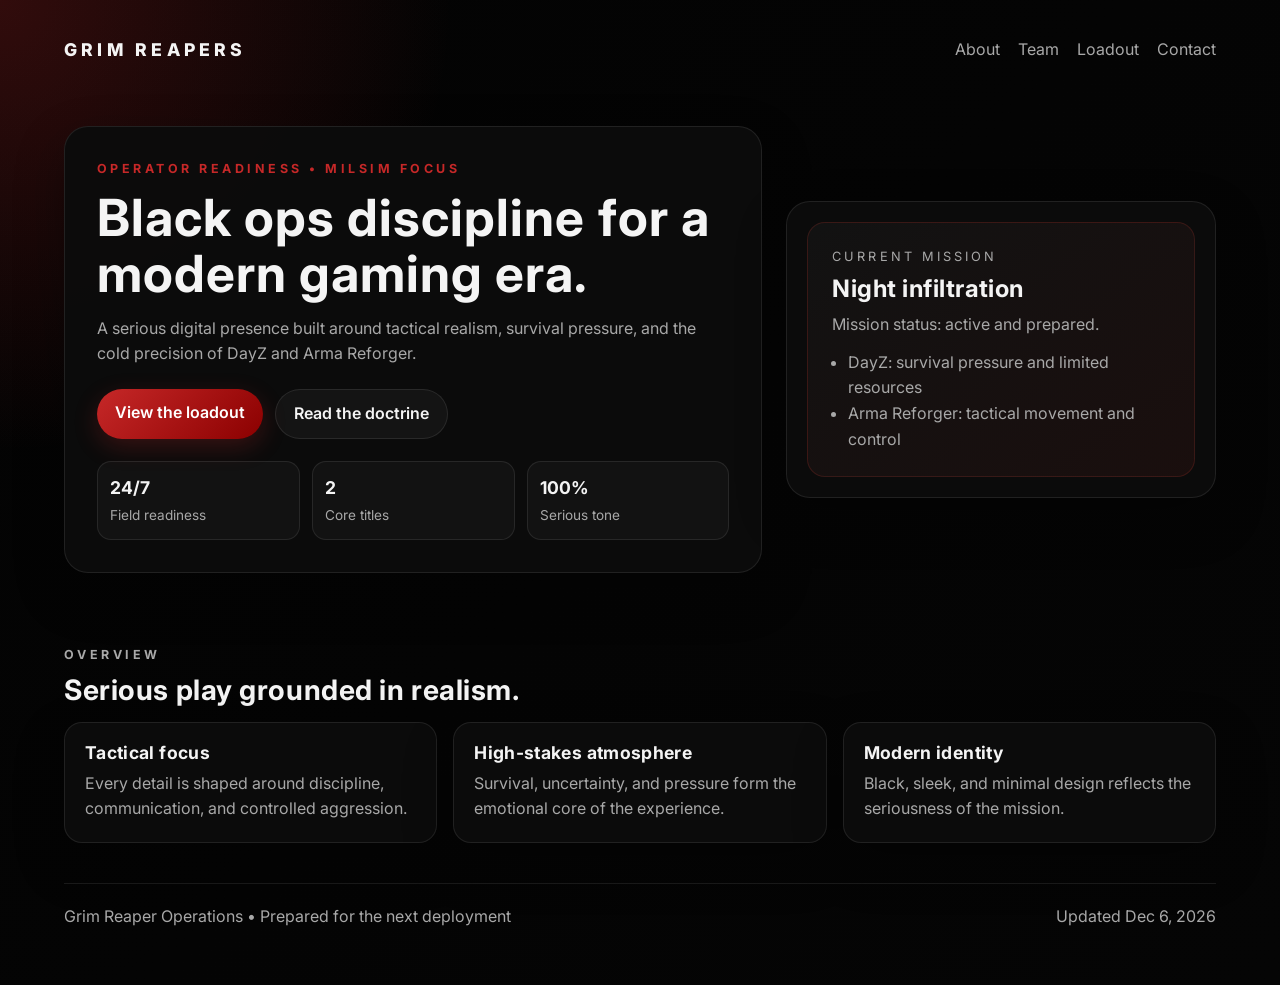
==== Dev1/index.html @ ad7f1a14 "Web push attenmpted hosting of web online" ====
<!DOCTYPE html>
<html lang="en">
  <head>
    <meta charset="UTF-8" />
    <meta name="viewport" content="width=device-width, initial-scale=1.0" />
    <title>Grim Reaper Org</title>
    <meta
      name="description"
      content="A dark, serious operator-themed website focused on milsim gaming and tactical realism."
    />
    <link rel="preconnect" href="https://fonts.googleapis.com" />
    <link rel="preconnect" href="https://fonts.gstatic.com" crossorigin />
    <link
      href="https://fonts.googleapis.com/css2?family=Inter:wght@400;500;600;700;800&display=swap"
      rel="stylesheet"
    />
    <link rel="stylesheet" href="style.css" />
  </head>
  <body>
    <div class="site-shell">
      <header class="topbar">
        <a class="brand" href="index.html">Grim Reapers</a>
        <nav class="nav">
          <a href="about.html">About</a>
          <a href="team.html">Team</a>
          <a href="loadout.html">Loadout</a>
          <a href="contact.html">Contact</a>
        </nav>
      </header>

      <main>
        <section class="hero">
          <div class="hero-copy">
            <p class="eyebrow">Operator readiness • Milsim focus</p>
            <h1>Black ops discipline for a modern gaming era.</h1>
            <p class="hero-text">
              A serious digital presence built around tactical realism, survival pressure,
              and the cold precision of DayZ and Arma Reforger.
            </p>

            <div class="hero-actions">
              <a class="btn primary" href="loadout.html">View the loadout</a>
              <a class="btn ghost" href="about.html">Read the doctrine</a>
            </div>

            <div class="hero-metrics">
              <div>
                <strong>24/7</strong>
                <span>Field readiness</span>
              </div>
              <div>
                <strong>2</strong>
                <span>Core titles</span>
              </div>
              <div>
                <strong>100%</strong>
                <span>Serious tone</span>
              </div>
            </div>
          </div>

          <div class="hero-panel">
            <div class="panel-card">
              <p class="panel-label">Current mission</p>
              <h2>Night infiltration</h2>
              <p id="mission-status">Mission status: active and prepared.</p>
              <ul>
                <li>DayZ: survival pressure and limited resources</li>
                <li>Arma Reforger: tactical movement and control</li>
              </ul>
            </div>
          </div>
        </section>

        <section class="section">
          <div class="section-heading">
            <p class="eyebrow">Overview</p>
            <h2>Serious play grounded in realism.</h2>
          </div>

          <div class="feature-grid">
            <article class="feature-card">
              <h3>Tactical focus</h3>
              <p>Every detail is shaped around discipline, communication, and controlled aggression.</p>
            </article>
            <article class="feature-card">
              <h3>High-stakes atmosphere</h3>
              <p>Survival, uncertainty, and pressure form the emotional core of the experience.</p>
            </article>
            <article class="feature-card">
              <h3>Modern identity</h3>
              <p>Black, sleek, and minimal design reflects the seriousness of the mission.</p>
            </article>
          </div>
        </section>
      </main>

      <footer class="footer" id="contact">
        <p>Grim Reaper Operations • Prepared for the next deployment</p>
        <p id="current-date"></p>
      </footer>
    </div>

    <script src="script.js"></script>
  </body>
</html>
---- Dev1/style.css ----
:root {
  --bg: #050505;
  --panel: rgba(12, 12, 12, 0.95);
  --panel-2: #121212;
  --text: #f4f4f4;
  --muted: #a8a8a8;
  --accent: #c62828;
  --accent-2: #8b0000;
  --accent-soft: rgba(198, 40, 40, 0.18);
  --border: rgba(255, 255, 255, 0.09);
}

* {
  box-sizing: border-box;
  margin: 0;
  padding: 0;
}

body {
  font-family: 'Inter', sans-serif;
  background:
    radial-gradient(circle at top left, rgba(198, 40, 40, 0.24), transparent 28%),
    linear-gradient(135deg, #030303 0%, var(--bg) 100%);
  color: var(--text);
  min-height: 100vh;
  line-height: 1.6;
}

body::before {
  content: '';
  position: fixed;
  inset: 0;
  background-image: linear-gradient(rgba(255, 255, 255, 0.012) 1px, transparent 1px),
    linear-gradient(90deg, rgba(255, 255, 255, 0.012) 1px, transparent 1px);
  background-size: 28px 28px;
  pointer-events: none;
  opacity: 0.45;
}

.site-shell {
  position: relative;
  z-index: 1;
  max-width: 1200px;
  margin: 0 auto;
  padding: 24px 24px 48px;
}

.topbar {
  display: flex;
  justify-content: space-between;
  align-items: center;
  padding: 12px 0 28px;
}

.brand {
  font-size: 1.1rem;
  font-weight: 800;
  letter-spacing: 0.24em;
  text-transform: uppercase;
  color: var(--text);
  text-decoration: none;
}

.nav {
  display: flex;
  gap: 18px;
}

.nav a {
  color: var(--muted);
  text-decoration: none;
  transition: color 0.2s ease;
}

.nav a:hover {
  color: var(--text);
}

.hero {
  display: grid;
  grid-template-columns: 1.3fr 0.8fr;
  gap: 24px;
  align-items: center;
  padding: 34px 0 44px;
}

.hero-copy,
.hero-panel,
.feature-card,
.game-card,
.member-card,
.role-card,
.rank-block {
  background: var(--panel);
  border: 1px solid var(--border);
  box-shadow: 0 20px 50px rgba(0, 0, 0, 0.32);
}

.hero-copy {
  padding: 32px;
  border-radius: 24px;
}

.eyebrow {
  color: var(--accent);
  text-transform: uppercase;
  letter-spacing: 0.28em;
  font-size: 0.78rem;
  font-weight: 700;
  margin-bottom: 10px;
}

h1,
h2,
h3 {
  line-height: 1.1;
  letter-spacing: 0.02em;
}

h1 {
  font-size: clamp(2rem, 4vw, 3.4rem);
  margin-bottom: 14px;
}

.hero-text,
.section-heading p,
.feature-card p,
.game-card p,
.footer p,
.panel-card p,
.panel-card li {
  color: var(--muted);
}

.hero-actions {
  display: flex;
  flex-wrap: wrap;
  gap: 12px;
  margin: 22px 0;
}

.btn {
  display: inline-block;
  padding: 11px 18px;
  border-radius: 999px;
  text-decoration: none;
  font-weight: 600;
  transition: transform 0.2s ease, background 0.2s ease;
}

.btn:hover {
  transform: translateY(-2px);
}

.btn.primary {
  background: linear-gradient(135deg, var(--accent), var(--accent-2));
  color: white;
  box-shadow: 0 8px 24px rgba(198, 40, 40, 0.24);
}

.btn.ghost {
  color: var(--text);
  background: rgba(255, 255, 255, 0.04);
  border: 1px solid var(--border);
}

.hero-metrics {
  display: grid;
  grid-template-columns: repeat(3, minmax(0, 1fr));
  gap: 12px;
  margin-top: 20px;
}

.hero-metrics div {
  padding: 12px;
  border-radius: 14px;
  background: rgba(255, 255, 255, 0.03);
  border: 1px solid var(--border);
}

.hero-metrics strong {
  display: block;
  font-size: 1.1rem;
}

.hero-metrics span {
  font-size: 0.85rem;
  color: var(--muted);
}

.hero-panel {
  padding: 20px;
  border-radius: 24px;
}

.panel-card {
  background: linear-gradient(145deg, rgba(255, 255, 255, 0.03), rgba(201, 58, 47, 0.08));
  padding: 24px;
  border-radius: 18px;
  border: 1px solid rgba(201, 58, 47, 0.2);
}

.panel-label {
  font-size: 0.8rem;
  text-transform: uppercase;
  letter-spacing: 0.24em;
  color: #ff8f7f;
  margin-bottom: 8px;
}

.panel-card h2 {
  font-size: 1.5rem;
  margin-bottom: 10px;
}

.panel-card ul {
  margin-top: 12px;
  padding-left: 16px;
}

.section {
  padding: 28px 0 16px;
}

.section-heading {
  margin-bottom: 16px;
}

.section-heading h2 {
  font-size: clamp(1.45rem, 2.2vw, 2rem);
}

.feature-grid,
.game-grid,
.member-grid,
.role-list,
.info-grid {
  display: grid;
  grid-template-columns: repeat(3, minmax(0, 1fr));
  gap: 16px;
}

.feature-card,
.game-card,
.member-card,
.role-card {
  border-radius: 18px;
  padding: 20px;
}

.feature-card h3,
.game-card h3,
.member-card h4,
.role-card h4 {
  margin-bottom: 8px;
  font-size: 1.1rem;
}

.game-grid {
  grid-template-columns: repeat(2, minmax(0, 1fr));
}

.team-intro,
.page-content {
  margin-bottom: 16px;
}

.rank-block {
  padding: 20px;
  border-radius: 20px;
  margin-bottom: 16px;
}

.rank-block h3 {
  margin-bottom: 14px;
  font-size: 1.15rem;
  color: #ff8f7f;
}

.member-grid {
  grid-template-columns: repeat(4, minmax(0, 1fr));
}

.member-card {
  text-align: center;
}

.avatar {
  width: 64px;
  height: 64px;
  border-radius: 50%;
  margin: 0 auto 10px;
  display: block;
  object-fit: cover;
  background: linear-gradient(135deg, rgba(201, 58, 47, 0.35), rgba(255, 255, 255, 0.08));
  border: 1px solid var(--border);
  box-shadow: 0 8px 24px rgba(0, 0, 0, 0.2);
}

.role-list {
  grid-template-columns: repeat(2, minmax(0, 1fr));
}

.page-hero {
  display: grid;
  grid-template-columns: 1.2fr 0.8fr;
  gap: 20px;
  align-items: center;
  margin-bottom: 24px;
}

.image-frame {
  background: linear-gradient(145deg, rgba(255,255,255,0.02), rgba(198, 40, 40, 0.12));
  border: 1px solid var(--border);
  border-radius: 24px;
  padding: 12px;
  box-shadow: 0 20px 50px rgba(0, 0, 0, 0.28);
}

.image-placeholder {
  min-height: 280px;
  border-radius: 18px;
  background:
    linear-gradient(135deg, rgba(255,255,255,0.04), rgba(198, 40, 40, 0.16)),
    radial-gradient(circle at center, rgba(255,255,255,0.06), transparent 60%);
  border: 1px solid rgba(198, 40, 40, 0.25);
  display: grid;
  place-items: center;
  color: var(--muted);
  font-weight: 600;
  text-transform: uppercase;
  letter-spacing: 0.22em;
}

.contact-card {
  max-width: 680px;
}

.footer {
  margin-top: 24px;
  padding: 20px 0 8px;
  border-top: 1px solid var(--border);
  display: flex;
  justify-content: space-between;
  gap: 12px;
  flex-wrap: wrap;
  color: var(--muted);
}

@media (max-width: 840px) {
  .hero,
  .page-hero,
  .feature-grid,
  .game-grid,
  .member-grid,
  .role-list,
  .info-grid {
    grid-template-columns: 1fr;
  }

  .hero-metrics {
    grid-template-columns: 1fr;
  }
}

@media (max-width: 560px) {
  .site-shell {
    padding: 16px 16px 36px;
  }

  .topbar {
    flex-direction: column;
    align-items: flex-start;
    gap: 10px;
  }

  .hero-copy,
  .hero-panel,
  .feature-card,
  .game-card {
    padding: 18px;
  }
}
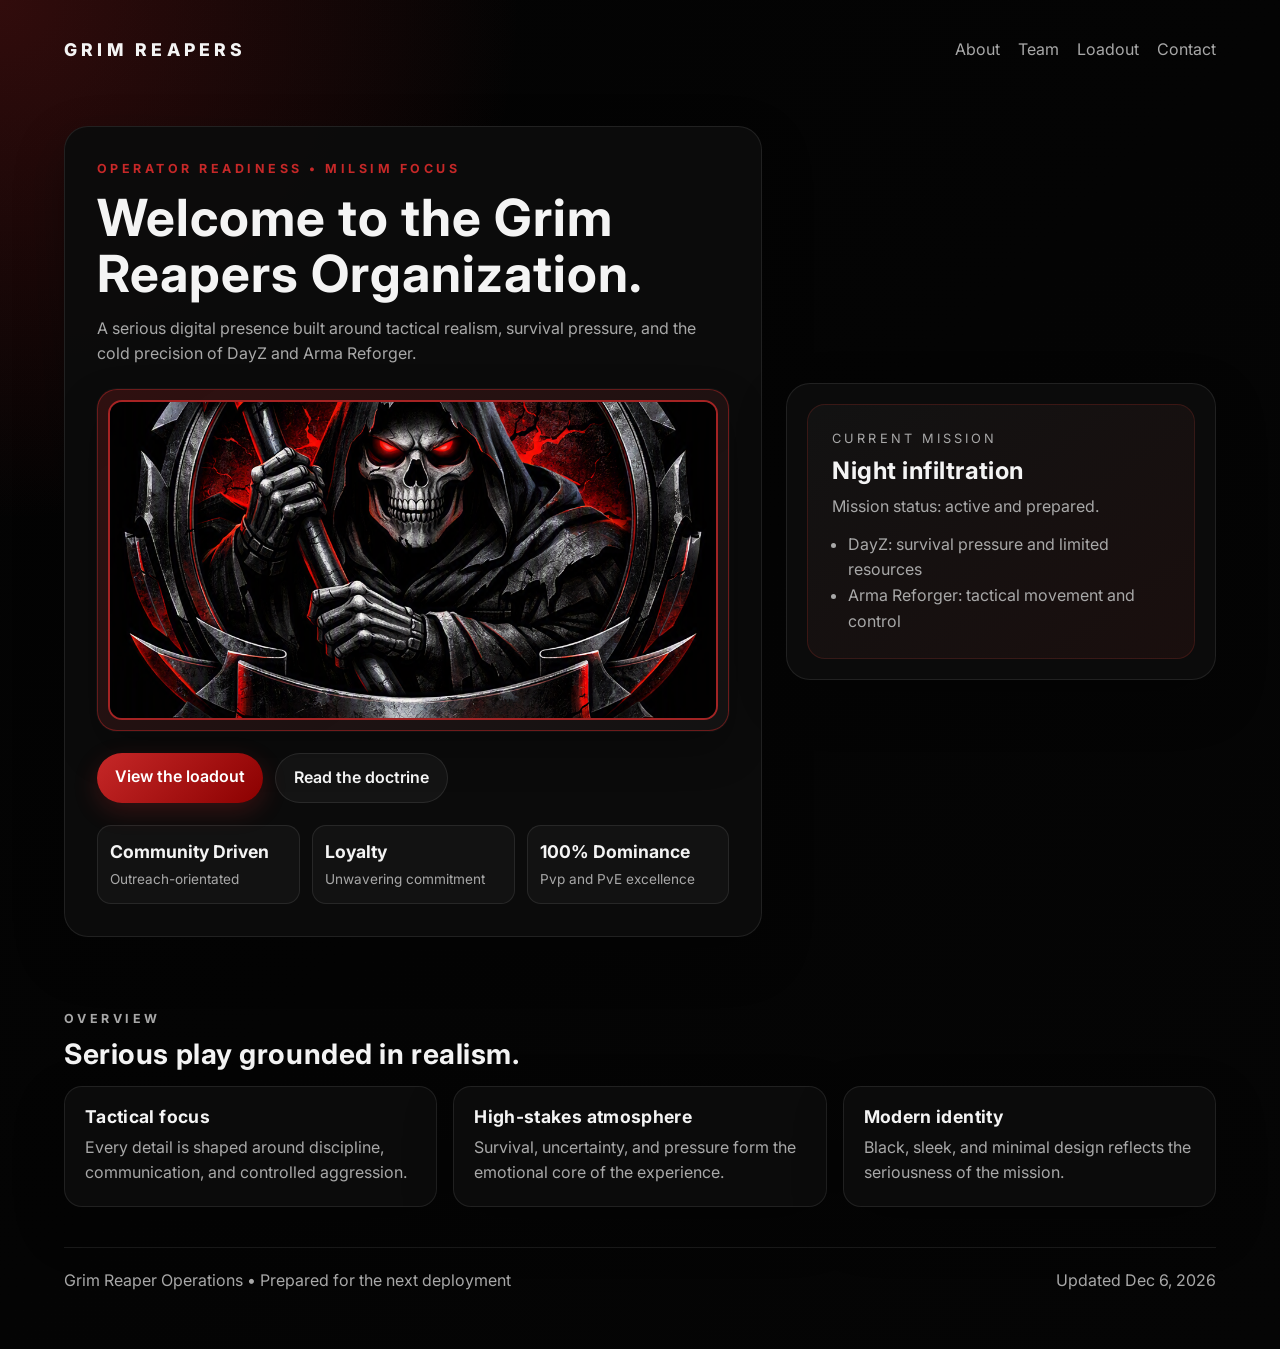
==== commit cfe542ea: "m to dev 1 editing feel of website" ====
--- a/Dev1/index.html
+++ b/Dev1/index.html
@@ -32,11 +32,15 @@
         <section class="hero">
           <div class="hero-copy">
             <p class="eyebrow">Operator readiness • Milsim focus</p>
-            <h1>Black ops discipline for a modern gaming era.</h1>
+            <h1>Welcome to the Grim Reapers Organization.</h1>
             <p class="hero-text">
               A serious digital presence built around tactical realism, survival pressure,
               and the cold precision of DayZ and Arma Reforger.
             </p>
+
+            <div class="hero-image-wrap">
+              <img class="hero-image" src="teampfp/grimreaperlogo.png" alt="Grim Reapers logo" />
+            </div>
 
             <div class="hero-actions">
               <a class="btn primary" href="loadout.html">View the loadout</a>
@@ -45,16 +49,16 @@
 
             <div class="hero-metrics">
               <div>
-                <strong>24/7</strong>
-                <span>Field readiness</span>
+                <strong>Community Driven</strong>
+                <span>Outreach-orientated</span>
               </div>
               <div>
-                <strong>2</strong>
-                <span>Core titles</span>
+                <strong>Loyalty</strong>
+                <span>Unwavering commitment</span>
               </div>
               <div>
-                <strong>100%</strong>
-                <span>Serious tone</span>
+                <strong>100% Dominance</strong>
+                <span>Pvp and PvE excellence</span>
               </div>
             </div>
           </div>
--- a/Dev1/style.css
+++ b/Dev1/style.css
@@ -132,6 +132,25 @@
   color: var(--muted);
 }
 
+.hero-image-wrap {
+  margin: 22px 0 8px;
+  padding: 10px;
+  border-radius: 20px;
+  background: linear-gradient(145deg, rgba(198, 40, 40, 0.2), rgba(255, 255, 255, 0.03));
+  border: 1px solid rgba(198, 40, 40, 0.45);
+  box-shadow: 0 0 0 1px rgba(255, 255, 255, 0.03), 0 18px 40px rgba(0, 0, 0, 0.28);
+}
+
+.hero-image {
+  display: block;
+  width: 100%;
+  max-height: 320px;
+  object-fit: cover;
+  border-radius: 14px;
+  border: 2px solid rgba(198, 40, 40, 0.8);
+  box-shadow: inset 0 0 0 1px rgba(255, 255, 255, 0.06);
+}
+
 .hero-actions {
   display: flex;
   flex-wrap: wrap;
@@ -283,6 +302,34 @@
 
 .member-card {
   text-align: center;
+}
+
+.member-rank {
+  display: inline-flex;
+  align-items: center;
+  justify-content: center;
+  margin: 0 auto 10px;
+  padding: 4px 10px;
+  border-radius: 999px;
+  font-size: 0.72rem;
+  font-weight: 700;
+  letter-spacing: 0.16em;
+  text-transform: uppercase;
+  background: rgba(255, 255, 255, 0.05);
+  border: 1px solid var(--border);
+  color: #ff8f7f;
+}
+
+.member-rank.general {
+  background: rgba(198, 40, 40, 0.18);
+  border-color: rgba(198, 40, 40, 0.3);
+  color: #ffd0c4;
+}
+
+.member-rank.lt {
+  background: rgba(255, 255, 255, 0.06);
+  border-color: rgba(255, 255, 255, 0.15);
+  color: var(--text);
 }
 
 .avatar {
@@ -315,6 +362,56 @@
   border-radius: 24px;
   padding: 12px;
   box-shadow: 0 20px 50px rgba(0, 0, 0, 0.28);
+}
+
+.about-image {
+  display: block;
+  width: 100%;
+  height: 260px;
+  object-fit: cover;
+  border-radius: 18px;
+  border: 2px solid rgba(198, 40, 40, 0.65);
+  box-shadow: 0 12px 30px rgba(0, 0, 0, 0.28);
+}
+
+.team-carousel {
+  display: flex;
+  align-items: center;
+  gap: 10px;
+}
+
+.carousel-track {
+  position: relative;
+  flex: 1;
+  min-height: 220px;
+}
+
+.carousel-image {
+  display: none;
+  width: 100%;
+  height: 220px;
+  object-fit: cover;
+  border-radius: 16px;
+  border: 2px solid rgba(198, 40, 40, 0.7);
+}
+
+.carousel-image.active {
+  display: block;
+}
+
+.carousel-btn {
+  border: 1px solid rgba(198, 40, 40, 0.45);
+  background: rgba(255, 255, 255, 0.05);
+  color: var(--text);
+  width: 38px;
+  height: 38px;
+  border-radius: 50%;
+  cursor: pointer;
+  font-size: 1rem;
+}
+
+.carousel-btn:hover {
+  background: rgba(198, 40, 40, 0.22);
 }
 
 .image-placeholder {
@@ -332,6 +429,49 @@
   letter-spacing: 0.22em;
 }
 
+.footage-frame {
+  min-height: 280px;
+  border-radius: 18px;
+  background:
+    linear-gradient(135deg, rgba(255,255,255,0.05), rgba(198, 40, 40, 0.2)),
+    radial-gradient(circle at top left, rgba(255,255,255,0.08), transparent 50%);
+  border: 1px solid rgba(198, 40, 40, 0.35);
+  position: relative;
+  overflow: hidden;
+  display: flex;
+  align-items: flex-end;
+  padding: 18px;
+}
+
+.footage-frame::before {
+  content: '';
+  position: absolute;
+  inset: 0;
+  background: linear-gradient(90deg, rgba(0,0,0,0.45), transparent 55%, rgba(198, 40, 40, 0.18));
+  pointer-events: none;
+}
+
+.footage-overlay {
+  position: relative;
+  z-index: 1;
+  display: flex;
+  flex-direction: column;
+  gap: 6px;
+  color: var(--text);
+}
+
+.footage-overlay span {
+  color: #ff8f7f;
+  font-size: 0.72rem;
+  font-weight: 700;
+  letter-spacing: 0.24em;
+  text-transform: uppercase;
+}
+
+.footage-overlay strong {
+  font-size: 1.15rem;
+}
+
 .contact-card {
   max-width: 680px;
 }
